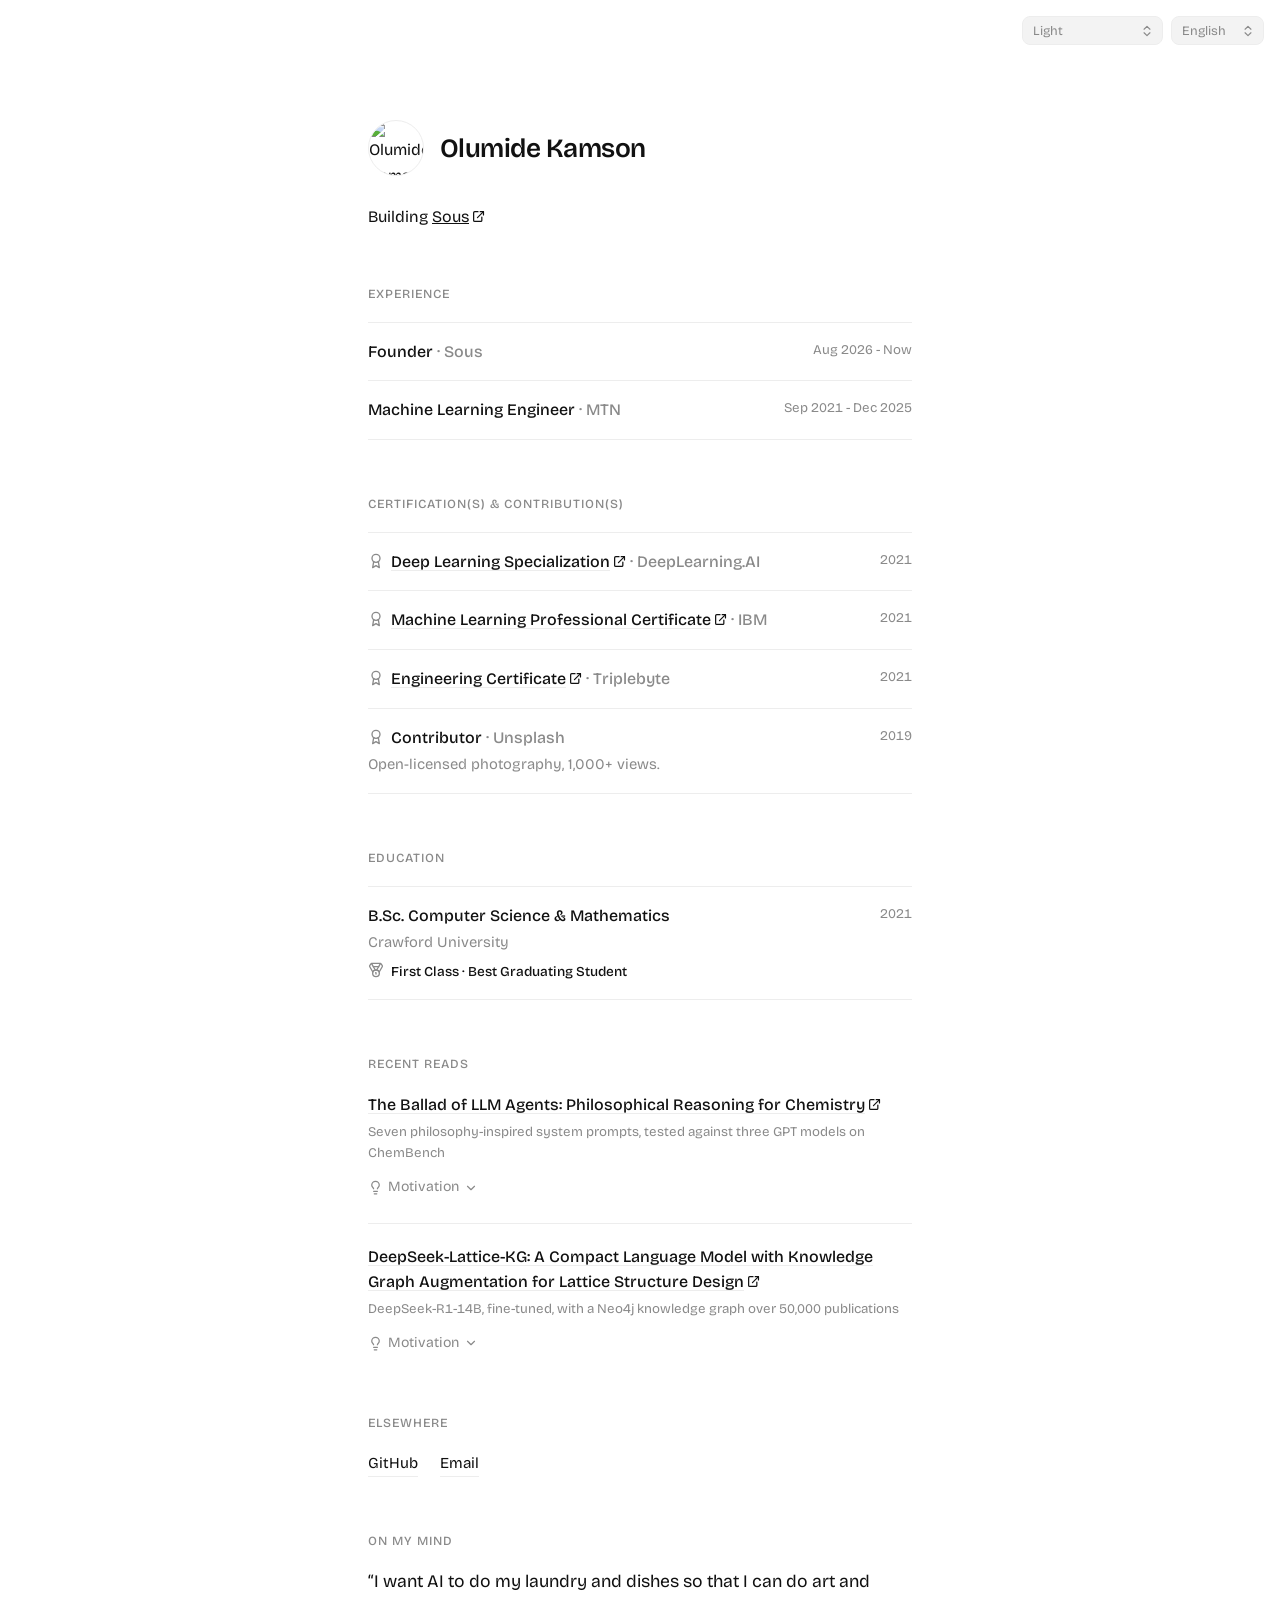
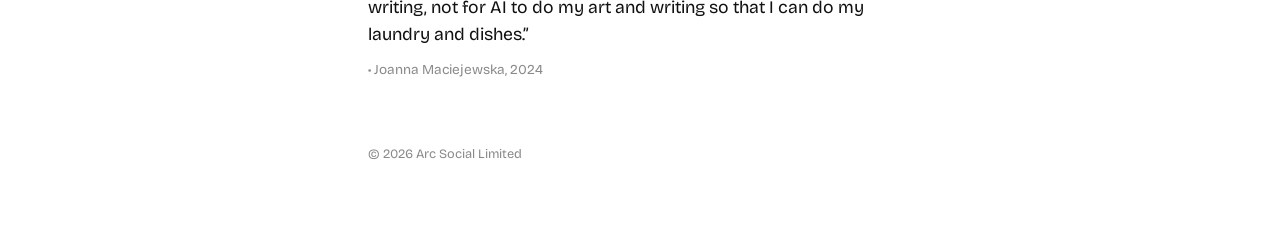
==== index.html @ a8410d43 "feat: hello_world 🚀" ====
<!doctype html>
<html lang="en">
    <head>
        <meta charset="UTF-8" />
        <meta name="viewport" content="width=device-width, initial-scale=1.0" />
        <title>Olumide Kamson - Founder, Sous</title>
        <meta
            name="description"
            content="Olumide Kamson - Founder of Sous. Machine Learning engineer, First Class CS (Best Graduating Student)."
        />
        <meta property="og:title" content="Olumide Kamson - Founder, Sous" />
        <meta
            property="og:description"
            content="Founder of Sous. Software engineer, First Class CS, Best Graduating Student."
        />
        <meta property="og:type" content="profile" />

        <link
            rel="icon"
            type="image/svg+xml"
            href="https://api.dicebear.com/9.x/thumbs/svg?seed=Olumide%20Kamson"
        />

        <link rel="preconnect" href="https://fonts.googleapis.com" />
        <link rel="preconnect" href="https://fonts.gstatic.com" crossorigin />
        <link
            href="https://fonts.googleapis.com/css2?family=Bricolage+Grotesque:opsz,wght@12..96,300;12..96,400;12..96,500;12..96,600;12..96,700&display=swap"
            rel="stylesheet"
        />

        <link rel="stylesheet" href="styles.css" />

        <!-- Inline and before the stylesheet's first paint, deliberately.
             app.js is deferred, so setting the theme there would render one
             frame of the wrong palette on every load. Reads the same key
             app.js writes; falls through to prefers-color-scheme when nothing
             has been chosen yet. -->
        <script>
            (function () {
                try {
                    var p = JSON.parse(
                        localStorage.getItem("ok.prefs") || "{}",
                    );
                    if (
                        ["light", "dark", "paper", "midnight-canvas"].indexOf(
                            p.theme,
                        ) > -1
                    ) {
                        document.documentElement.dataset.theme = p.theme;
                    }
                } catch (e) {
                    /* first visit, private mode, or a wiped store */
                }
            })();
        </script>

        <script src="app.js" defer></script>
    </head>
    <body>
        <!-- Drifting pixels, behind everything, midnight canvas only. Painted
             by initPixels in app.js and only while that theme is chosen. -->
        <canvas id="px" aria-hidden="true"></canvas>

        <div class="controls" role="group" aria-label="Display settings">
            <div class="select">
                <select id="themeSel" aria-label="Theme"></select>
                <svg
                    class="chevrons"
                    aria-hidden="true"
                    focusable="false"
                    viewBox="0 0 24 24"
                    fill="none"
                    stroke="currentColor"
                    stroke-width="2"
                    stroke-linecap="round"
                    stroke-linejoin="round"
                >
                    <path d="m7 15 5 5 5-5" />
                    <path d="m7 9 5-5 5 5" />
                </svg>
            </div>
            <div class="select">
                <select id="langSel" aria-label="Language"></select>
                <svg
                    class="chevrons"
                    aria-hidden="true"
                    focusable="false"
                    viewBox="0 0 24 24"
                    fill="none"
                    stroke="currentColor"
                    stroke-width="2"
                    stroke-linecap="round"
                    stroke-linejoin="round"
                >
                    <path d="m7 15 5 5 5-5" />
                    <path d="m7 9 5-5 5 5" />
                </svg>
            </div>
        </div>

        <div class="wrap">
            <header>
                <div class="id">
                    <img
                        class="avatar"
                        src="https://api.dicebear.com/9.x/thumbs/svg?seed=Olumide%20Kamson"
                        alt="Olumide Kamson"
                    />
                    <div>
                        <h1>Olumide Kamson</h1>
                    </div>
                </div>
                <div class="intro">
                    <p data-i18n="intro">
                        Building
                        <a
                            href="https://sous.software"
                            target="_blank"
                            rel="noopener"
                            >Sous</a
                        >
                    </p>
                </div>
            </header>

            <section id="experience">
                <h2 data-i18n="exp">Experience</h2>

                <div class="item">
                    <div class="body">
                        <div class="pos">
                            <span data-i18n="founder">Founder</span>
                            <span class="co">· Sous</span>
                        </div>
                    </div>
                    <div class="when" data-i18n="exp1_when">Aug 2026 - Now</div>
                </div>

                <div class="item">
                    <div class="body">
                        <div class="pos">
                            <span data-i18n="mle"
                                ><span class="mle-full"
                                    >Machine Learning Engineer</span
                                ><span class="mle-abbr">ML Engineer</span></span
                            >
                            <span class="co">· MTN</span>
                        </div>
                    </div>
                    <div class="when" data-i18n="exp2_when">
                        Sep 2021 - Dec 2025
                    </div>
                </div>
            </section>

            <section id="certifications">
                <h2 data-i18n="certs">
                    Certification(s) &amp; Contribution(s)
                </h2>
                <div class="item">
                    <div class="body">
                        <div class="pos">
                            <svg
                                class="icon"
                                aria-hidden="true"
                                focusable="false"
                                viewBox="0 0 24 24"
                                fill="none"
                                stroke="currentColor"
                                stroke-width="2"
                                stroke-linecap="round"
                                stroke-linejoin="round"
                            >
                                <circle cx="12" cy="8" r="6" />
                                <path
                                    d="M15.477 12.89 17 22l-5-3-5 3 1.523-9.11"
                                /></svg
                            ><a
                                class="cert-link"
                                href="https://coursera.org/account/accomplishments/specialization/certificate/HRHFN6EBLHZQ"
                                target="_blank"
                                rel="noopener noreferrer"
                                aria-label="Deep Learning Specialization, opens in a new tab"
                                >Deep Learning Specialization<svg
                                    class="link-icon"
                                    aria-hidden="true"
                                    focusable="false"
                                    viewBox="0 0 24 24"
                                    fill="none"
                                    stroke="currentColor"
                                    stroke-linecap="round"
                                    stroke-linejoin="round"
                                >
                                    <path d="M15 3h6v6" />
                                    <path d="M10 14 21 3" />
                                    <path
                                        d="M18 13v6a2 2 0 0 1-2 2H5a2 2 0 0 1-2-2V5a2 2 0 0 1 2-2h6"
                                    /></svg
                            ></a>
                            <span class="co">· DeepLearning.AI</span>
                        </div>
                    </div>
                    <div class="when">2021</div>
                </div>
                <div class="item">
                    <div class="body">
                        <div class="pos">
                            <svg
                                class="icon"
                                aria-hidden="true"
                                focusable="false"
                                viewBox="0 0 24 24"
                                fill="none"
                                stroke="currentColor"
                                stroke-width="2"
                                stroke-linecap="round"
                                stroke-linejoin="round"
                            >
                                <circle cx="12" cy="8" r="6" />
                                <path
                                    d="M15.477 12.89 17 22l-5-3-5 3 1.523-9.11"
                                /></svg
                            ><a
                                class="cert-link"
                                href="https://credly.com/badges/d3535cc4-276f-4806-8249-a1aab8062e29"
                                target="_blank"
                                rel="noopener noreferrer"
                                aria-label="Machine Learning Professional Certificate, opens in a new tab"
                                >Machine Learning Professional Certificate<svg
                                    class="link-icon"
                                    aria-hidden="true"
                                    focusable="false"
                                    viewBox="0 0 24 24"
                                    fill="none"
                                    stroke="currentColor"
                                    stroke-linecap="round"
                                    stroke-linejoin="round"
                                >
                                    <path d="M15 3h6v6" />
                                    <path d="M10 14 21 3" />
                                    <path
                                        d="M18 13v6a2 2 0 0 1-2 2H5a2 2 0 0 1-2-2V5a2 2 0 0 1 2-2h6"
                                    /></svg
                            ></a>
                            <span class="co">· IBM</span>
                        </div>
                    </div>
                    <div class="when">2021</div>
                </div>
                <div class="item">
                    <div class="body">
                        <div class="pos">
                            <svg
                                class="icon"
                                aria-hidden="true"
                                focusable="false"
                                viewBox="0 0 24 24"
                                fill="none"
                                stroke="currentColor"
                                stroke-width="2"
                                stroke-linecap="round"
                                stroke-linejoin="round"
                            >
                                <circle cx="12" cy="8" r="6" />
                                <path
                                    d="M15.477 12.89 17 22l-5-3-5 3 1.523-9.11"
                                /></svg
                            ><a
                                class="cert-link"
                                href="https://triplebyte.com/tb/zyro-olumide-kamson-3md1yxk/certificate"
                                target="_blank"
                                rel="noopener noreferrer"
                                aria-label="Engineering Certificate, opens in a new tab"
                                >Engineering Certificate<svg
                                    class="link-icon"
                                    aria-hidden="true"
                                    focusable="false"
                                    viewBox="0 0 24 24"
                                    fill="none"
                                    stroke="currentColor"
                                    stroke-linecap="round"
                                    stroke-linejoin="round"
                                >
                                    <path d="M15 3h6v6" />
                                    <path d="M10 14 21 3" />
                                    <path
                                        d="M18 13v6a2 2 0 0 1-2 2H5a2 2 0 0 1-2-2V5a2 2 0 0 1 2-2h6"
                                    /></svg
                            ></a>
                            <span class="co">· Triplebyte</span>
                        </div>
                    </div>
                    <div class="when">2021</div>
                </div>
                <div class="item">
                    <div class="body">
                        <div class="pos">
                            <svg
                                class="icon"
                                aria-hidden="true"
                                focusable="false"
                                viewBox="0 0 24 24"
                                fill="none"
                                stroke="currentColor"
                                stroke-width="2"
                                stroke-linecap="round"
                                stroke-linejoin="round"
                            >
                                <circle cx="12" cy="8" r="6" />
                                <path
                                    d="M15.477 12.89 17 22l-5-3-5 3 1.523-9.11"
                                /></svg
                            ><span data-i18n="cert_contributor"
                                >Contributor</span
                            >
                            <span class="co">· Unsplash</span>
                        </div>
                        <div class="note" data-i18n="cert_unsplash_note">
                            Open-licensed photography, 1,000+ views.
                        </div>
                    </div>
                    <div class="when">2019</div>
                </div>
            </section>

            <section id="education">
                <h2 data-i18n="education">Education</h2>
                <div class="item">
                    <div class="body">
                        <div class="pos" data-i18n="edu_degree">
                            B.Sc. Computer Science &amp; Mathematics
                        </div>
                        <div class="note">Crawford University</div>
                        <span class="badge"
                            ><svg
                                class="icon"
                                aria-hidden="true"
                                focusable="false"
                                viewBox="0 0 24 24"
                                fill="none"
                                stroke="currentColor"
                                stroke-width="2"
                                stroke-linecap="round"
                                stroke-linejoin="round"
                            >
                                <path
                                    d="M7.21 15 2.66 7.14a2 2 0 0 1 .13-2.2L4.4 2.8A2 2 0 0 1 6 2h12a2 2 0 0 1 1.6.8l1.6 2.14a2 2 0 0 1 .14 2.2L16.79 15"
                                />
                                <path d="M11 12 5.12 2.2" />
                                <path d="m13 12 5.88-9.8" />
                                <path d="M8 7h8" />
                                <circle cx="12" cy="17" r="5" />
                                <path d="M12 18v-2h-.5" /></svg
                            ><span data-i18n="edu_badge"
                                >First Class · Best Graduating Student</span
                            ></span
                        >
                    </div>
                    <div class="when">2021</div>
                </div>
            </section>

            <section id="reading">
                <h2 data-i18n="reading">Recent reads</h2>
                <!-- Rendered from PAPERS in app.js. Stacked: a second paper is a
                     second entry, not a second turn of a carousel. -->
                <div id="paper"></div>
            </section>

            <section id="elsewhere">
                <h2 data-i18n="elsewhere">Elsewhere</h2>
                <div class="links">
                    <a
                        href="https://github.com/ZyroGatsby"
                        target="_blank"
                        rel="noopener"
                        >GitHub</a
                    >
                    <a
                        href="mailto:zyro.kamson@gmail.com"
                        data-i18n="link_email"
                        >Email</a
                    >
                </div>
            </section>

            <section id="onmymind">
                <h2 data-i18n="onmymind">On my mind</h2>
                <blockquote id="quote"></blockquote>
            </section>

            <footer>© <span id="year"></span> Arc Social Limited</footer>
        </div>
    </body>
</html>
---- styles.css ----
/* ---- themes ----
 * Four, chosen from the control top-right and remembered. data-theme is written
 * onto <html> by an inline script in <head> before first paint, so switching
 * never flashes the previous theme.
 *
 * The prefers-color-scheme block below is the no-JS and first-visit path only:
 * it is scoped to :root:not([data-theme]) so that an explicit choice always
 * wins over the system's. --sel-* and --occ are theme-level because a fixed
 * yellow highlighter is wrong on three of these four. */
:root,
:root[data-theme="light"] {
    color-scheme: light;
    --bg: #ffffff;
    --fg: #111111;
    --muted: #8a8a8a;
    --line: #ededed;
    --tile: #f3f3f3;
    /* --edge is the gradient border used by the panel and the skill pills. */
    --edge: linear-gradient(140deg, #dcdcdc, #f2f2f2 45%, #d4d4d4);
    --sel-bg: #ffe600;
    --sel-fg: #111111;
    --occ: rgba(255, 200, 0, 0.32);
    /* Titles. The same as the body everywhere the palette has only two useful
       weights of ink; midnight canvas has three and uses them. */
    --strong: var(--fg);
}

@media (prefers-color-scheme: dark) {
    :root:not([data-theme]) {
        color-scheme: dark;
        --bg: #0b0b0b;
        --fg: #ededed;
        --muted: #7c7c7c;
        --line: #1f1f1f;
        --tile: #171717;
        --edge: linear-gradient(140deg, #303030, #141414 45%, #2a2a2a);
        --sel-bg: #ffe600;
        --sel-fg: #111111;
        --occ: rgba(255, 200, 0, 0.32);
    }
}

:root[data-theme="dark"] {
    color-scheme: dark;
    --bg: #0b0b0b;
    --fg: #ededed;
    --muted: #7c7c7c;
    --line: #1f1f1f;
    --tile: #171717;
    --edge: linear-gradient(140deg, #303030, #141414 45%, #2a2a2a);
    --sel-bg: #ffe600;
    --sel-fg: #111111;
    --occ: rgba(255, 200, 0, 0.32);
}

/* Warm stock, ink, and a highlighter that looks like it dried. */
:root[data-theme="paper"] {
    color-scheme: light;
    --bg: #f4efe6;
    --fg: #2b2620;
    --muted: #8c8175;
    --line: #e2d9ca;
    --tile: #eae3d6;
    --edge: linear-gradient(140deg, #ded3c0, #f0ebe1 45%, #d6cab4);
    --sel-bg: #e0cd9c;
    --sel-fg: #2b2620;
    --occ: rgba(196, 168, 106, 0.34);
}

/* Sous's own palette, down to the token names it uses on sous.software:
   midnight canvas, moon mist, fog veil, glass edge. No chromatic accent, so
   the selection is a wash of the same ice rather than a colour of its own. */
:root[data-theme="midnight-canvas"] {
    color-scheme: dark;
    --bg: #05060f;
    --fg: #c7d3ea;
    --muted: #9da7ba;
    --line: rgba(186, 215, 247, 0.12);
    --tile: rgba(186, 214, 247, 0.06);
    --edge: linear-gradient(
        140deg,
        rgba(186, 215, 247, 0.2),
        rgba(5, 6, 15, 0.5) 45%,
        rgba(186, 215, 247, 0.12)
    );
    --sel-bg: rgba(186, 215, 247, 0.22);
    --sel-fg: #d8ecf8;
    --occ: rgba(186, 215, 247, 0.16);
    /* Sous's three levels of ink: ice for titles, moon mist for prose, fog veil
       for everything secondary. On this palette a title set in the body colour
       is indistinguishable from the paragraph under it. */
    --strong: #d8ecf8;
}

/* Theme changes are a deliberate act, so they fade rather than cut. Scoped to
   the properties that actually change; a blanket transition would catch the
   quote rotation and the link hovers too. */
body,
.item,
.controls select,
.links a {
    transition:
        background-color 0.25s ease,
        color 0.25s ease,
        border-color 0.25s ease;
}

* {
    margin: 0;
    padding: 0;
    box-sizing: border-box;
}
html {
    -webkit-font-smoothing: antialiased;
    scroll-behavior: smooth;
    scrollbar-width: none;
    -ms-overflow-style: none;
}
html::-webkit-scrollbar {
    width: 0;
    height: 0;
    display: none;
}

body {
    background: var(--bg);
    color: var(--fg);
    font-family:
        "Bricolage Grotesque",
        -apple-system,
        BlinkMacSystemFont,
        system-ui,
        sans-serif;
    line-height: 1.6;
    font-size: 16px;
    font-weight: 400;
}

/* ---- highlight / selection ---- */
::selection {
    background: var(--sel-bg);
    color: var(--sel-fg);
}
::-moz-selection {
    background: var(--sel-bg);
    color: var(--sel-fg);
}

.wrap {
    max-width: 600px;
    margin: 0 auto;
    padding: 120px 28px 80px;
}

.id {
    display: flex;
    align-items: center;
    gap: 16px;
}
.avatar {
    width: 56px;
    height: 56px;
    border-radius: 50%;
    flex-shrink: 0;
    border: 1px solid var(--line);
}
h1 {
    color: var(--strong);
    font-size: 1.65rem;
    font-weight: 600;
    letter-spacing: -0.02em;
}
.role {
    color: var(--muted);
    margin-top: 2px;
    font-size: 1rem;
}

.icon {
    width: 16px;
    height: 16px;
    flex-shrink: 0;
    color: var(--muted);
    vertical-align: -2px;
    margin-right: 7px;
}

blockquote {
    margin: 0;
    font-size: 1.1rem;
    line-height: 1.5;
    font-weight: 400;
    max-width: 50ch;
}
blockquote cite {
    display: block;
    margin-top: 12px;
    font-size: 0.85rem;
    font-style: normal;
    color: var(--muted);
}

/* ---- "On my mind" auto-rotation ---- */
#quote {
    transition:
        opacity 0.4s ease,
        transform 0.4s ease;
}
@keyframes quoteIn {
    from {
        opacity: 0;
        transform: translateX(20px);
    }
    to {
        opacity: 1;
        transform: translateX(0);
    }
}
#quote.animate {
    animation: quoteIn 0.5s ease both;
}

.intro {
    margin-top: 28px;
    max-width: 54ch;
}
.intro p + p {
    margin-top: 12px;
}

a {
    color: inherit;
}

section {
    margin-top: 54px;
}

h2 {
    font-size: 0.78rem;
    font-weight: 500;
    letter-spacing: 0.08em;
    text-transform: uppercase;
    color: var(--muted);
    margin-bottom: 18px;
}

.item {
    display: flex;
    align-items: flex-start;
    gap: 16px;
    padding: 16px 0;
    border-top: 1px solid var(--line);
}
.item:last-child {
    border-bottom: 1px solid var(--line);
}

.logo {
    width: 38px;
    height: 38px;
    border-radius: 9px;
    object-fit: cover;
    flex-shrink: 0;
    background: var(--tile);
    border: 1px solid var(--line);
}

.body {
    flex: 1;
    min-width: 0;
}
.item .pos {
    color: var(--strong);
    font-weight: 500;
}
/* Abbreviate the ML Engineer title on narrow screens so it never wraps. */
.mle-abbr {
    display: none;
}
@media (max-width: 480px) {
    .mle-full {
        display: none;
    }
    .mle-abbr {
        display: inline;
    }
}
.item .co {
    color: var(--muted);
}
.item .note {
    color: var(--muted);
    font-size: 0.92rem;
    margin-top: 3px;
}
.item .when {
    cursor: none;
    user-select: none;
    -webkit-user-select: none;
    color: var(--muted);
    font-size: 0.83rem;
    white-space: nowrap;
    font-variant-numeric: tabular-nums;
    padding-top: 1px;
}

.badge {
    color: var(--strong);
    display: inline-block;
    margin-top: 6px;
    font-size: 0.85rem;
    font-weight: 500;
}

.links {
    display: flex;
    flex-wrap: wrap;
    gap: 8px 22px;
}
.links a {
    text-decoration: none;
    font-size: 0.95rem;
    border-bottom: 1px solid var(--line);
    padding-bottom: 1px;
    transition: border-color 0.15s ease;
}
.links a:hover {
    border-color: var(--fg);
}
footer {
    margin-top: 64px;
    color: var(--muted);
    font-size: 0.8rem;
}

/* ---- controls (mode + language) ---- */
.controls {
    position: fixed;
    top: 16px;
    right: 16px;
    display: flex;
    gap: 8px;
    z-index: 10;
}
.select {
    position: relative;
    display: inline-flex;
}
.controls select {
    font-family: inherit;
    font-size: 0.8rem;
    color: var(--muted);
    background: var(--tile);
    border: 1px solid var(--line);
    border-radius: 8px;
    padding: 6px 30px 6px 10px;
    cursor: pointer;
    -webkit-appearance: none;
    -moz-appearance: none;
    appearance: none;
    transition:
        border-color 0.15s ease,
        color 0.15s ease;
}
.controls select:hover {
    color: var(--fg);
    border-color: var(--fg);
}
.controls select:hover + .chevrons {
    color: var(--fg);
}
.controls select:focus-visible {
    color: var(--fg);
    border-color: var(--fg);
    outline: 2px solid var(--fg);
    outline-offset: 2px;
}
.chevrons {
    position: absolute;
    right: 9px;
    top: 50%;
    transform: translateY(-50%);
    width: 14px;
    height: 14px;
    color: var(--muted);
    pointer-events: none;
}
.intro a {
    white-space: nowrap;
}
.link-icon {
    width: 0.82em;
    height: 0.82em;
    vertical-align: -0.06em;
    margin-left: 3px;
    stroke-width: 2.25;
}

/* ---- certification links ---- */
.cert-link {
    text-decoration: underline;
    text-decoration-color: var(--line);
    text-underline-offset: 3px;
    transition: text-decoration-color 0.15s ease;
}
.cert-link:hover,
.cert-link:focus-visible {
    text-decoration-color: var(--fg);
}

/* ---- respect reduced motion ---- */
@media (prefers-reduced-motion: reduce) {
    html {
        scroll-behavior: auto;
    }
    *,
    #quote,
    #quote.animate {
        animation: none !important;
        transition: none !important;
    }
}

/* ---- 404 ---- */
.notfound {
    display: flex;
    flex-direction: column;
    align-items: flex-start;
    min-height: 100vh;
    justify-content: center;
    padding-top: 60px;
}
.nf-code {
    font-size: 0.78rem;
    font-weight: 500;
    letter-spacing: 0.08em;
    color: var(--muted);
    font-variant-numeric: tabular-nums;
}
.nf-title {
    margin-top: 10px;
    font-size: 1.65rem;
    font-weight: 600;
    letter-spacing: -0.02em;
}
.nf-body {
    margin-top: 12px;
    max-width: 46ch;
    color: var(--muted);
    line-height: 1.6;
}
.nf-links {
    display: flex;
    flex-wrap: wrap;
    gap: 8px 22px;
    margin-top: 26px;
}
.nf-links a {
    text-decoration: none;
    font-size: 0.95rem;
    border-bottom: 1px solid var(--line);
    padding-bottom: 1px;
    transition: border-color 0.15s ease;
}
.nf-links a:hover {
    border-color: var(--fg);
}
.notfound footer {
    margin-top: 48px;
}

/* Every other occurrence of the selected word, lit up in place. */
::highlight(occurrence) {
    background-color: var(--occ);
    color: var(--fg);
}

/* ---- recent reads ---- */
/* Title, one line of what the thing is, and the reason behind a disclosure.
   The reason is the interesting part and it is also four sentences long, so it
   does not get to sit in the page uninvited. */
.paper-title {
    color: var(--strong);
    font-weight: 500;
    max-width: 54ch;
}
.paper-meta {
    color: var(--muted);
    font-size: 0.83rem;
    margin-top: 4px;
    font-variant-numeric: tabular-nums;
}

.paper-more {
    margin-top: 12px;
}
.paper-more summary {
    display: inline-flex;
    align-items: center;
    gap: 5px;
    width: max-content;
    color: var(--muted);
    font-size: 0.88rem;
    cursor: pointer;
    list-style: none;
    transition: color 0.15s ease;
}
/* Both spellings: Safari still wants the -webkit- pseudo-element. */
.paper-more summary::-webkit-details-marker {
    display: none;
}
.paper-more summary::marker {
    content: "";
}
.paper-more summary:hover,
.paper-more[open] summary {
    color: var(--fg);
}
.paper-bulb {
    width: 15px;
    height: 15px;
    flex-shrink: 0;
}
.paper-chev {
    width: 14px;
    height: 14px;
    transition: transform 0.2s ease;
}
.paper-more[open] .paper-chev {
    transform: rotate(180deg);
}
.paper-more summary:focus-visible {
    outline: 2px solid var(--fg);
    outline-offset: 3px;
    border-radius: 4px;
}

.paper-why {
    margin-top: 10px;
    max-width: 58ch;
    font-size: 0.95rem;
}
/* The numbers are the reason the paper is here, so they get to be the one
   tabular, monospaced-feeling thing on the page. */
.paper-nums {
    display: flex;
    flex-wrap: wrap;
    gap: 8px 20px;
    margin-top: 12px;
    font-variant-numeric: tabular-nums;
    font-size: 0.86rem;
    color: var(--muted);
}
.paper-nums b {
    color: var(--strong);
    font-weight: 500;
}

/* Entries in the stack, separated by the same hairline the dated rows use. */
.paper + .paper {
    margin-top: 20px;
    padding-top: 20px;
    border-top: 1px solid var(--line);
}

/* ---- drifting pixels, midnight canvas only ---- */
/* The same texture the product's own site carries, and the reason this theme
   exists. Hidden outside it: on paper or light stock a field of glowing dots is
   decoration borrowed from a different design. */
#px {
    position: fixed;
    inset: 0;
    z-index: -1;
    display: none;
    pointer-events: none;
}
:root[data-theme="midnight-canvas"] #px {
    display: block;
}
@media (prefers-reduced-motion: reduce) {
    #px {
        display: none !important;
    }
}
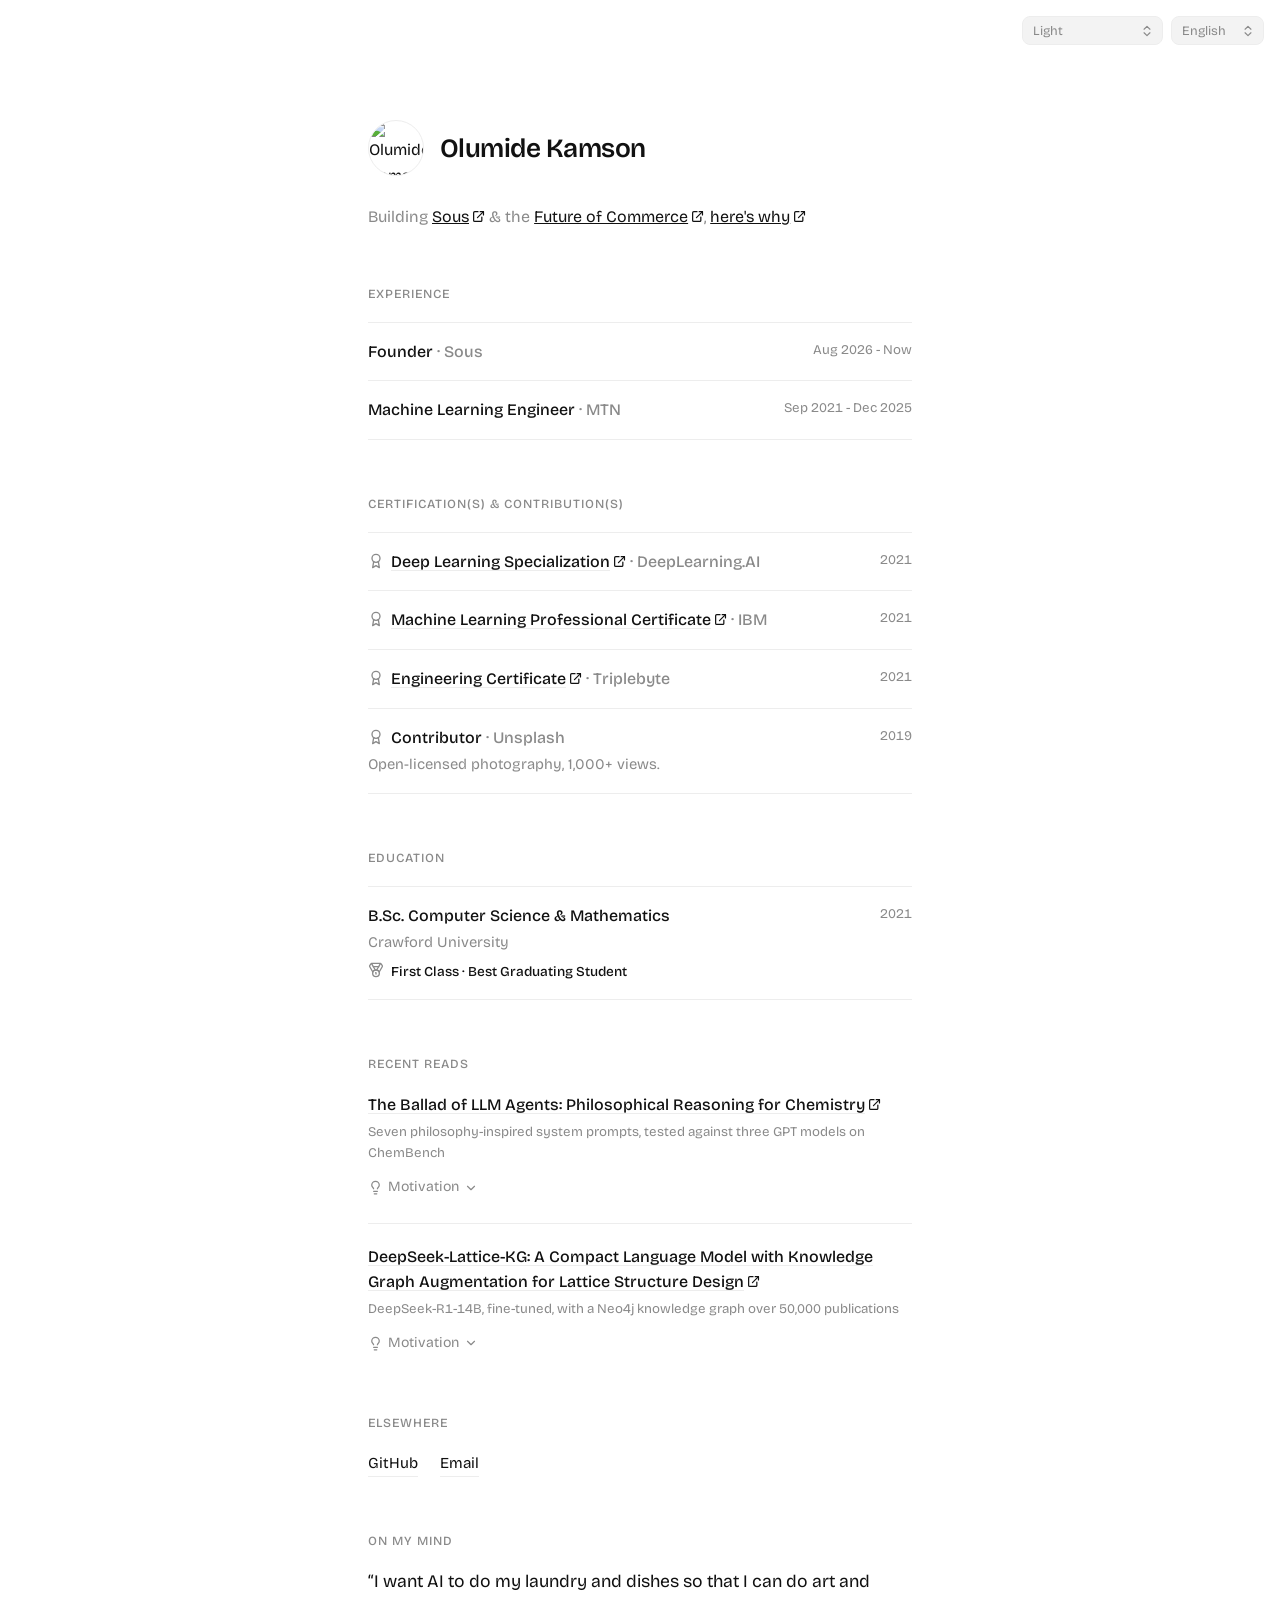
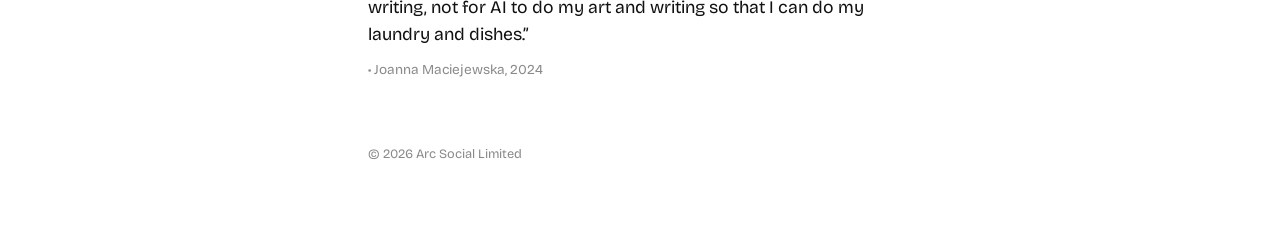
==== commit 7bb4eeb3: "feat: add commerce links and local favicon ✨" ====
--- a/index.html
+++ b/index.html
@@ -15,11 +15,13 @@
         />
         <meta property="og:type" content="profile" />
 
-        <link
-            rel="icon"
-            type="image/svg+xml"
-            href="https://api.dicebear.com/9.x/thumbs/svg?seed=Olumide%20Kamson"
-        />
+        <!-- Safari desktop is aggressive about caching and is less reliable
+             with remote or SVG-only favicons. Keep a cache-busted local SVG,
+             PNG, and ICO set; the last two are the desktop fallbacks. -->
+        <link rel="icon" href="favicon.svg?v=4" type="image/svg+xml" sizes="any" />
+        <link rel="icon" href="favicon-32.png?v=4" type="image/png" sizes="32x32" />
+        <link rel="shortcut icon" href="favicon.ico?v=4" />
+        <link rel="apple-touch-icon" href="apple-touch-icon.png?v=4" />
 
         <link rel="preconnect" href="https://fonts.googleapis.com" />
         <link rel="preconnect" href="https://fonts.gstatic.com" crossorigin />
@@ -28,31 +30,11 @@
             rel="stylesheet"
         />
 
+        <!-- Runs before the stylesheet so a saved theme is present at first
+             paint. It is external because the site's CSP intentionally permits
+             only same-origin scripts, never inline JavaScript. -->
+        <script src="theme-bootstrap.js"></script>
         <link rel="stylesheet" href="styles.css" />
-
-        <!-- Inline and before the stylesheet's first paint, deliberately.
-             app.js is deferred, so setting the theme there would render one
-             frame of the wrong palette on every load. Reads the same key
-             app.js writes; falls through to prefers-color-scheme when nothing
-             has been chosen yet. -->
-        <script>
-            (function () {
-                try {
-                    var p = JSON.parse(
-                        localStorage.getItem("ok.prefs") || "{}",
-                    );
-                    if (
-                        ["light", "dark", "paper", "midnight-canvas"].indexOf(
-                            p.theme,
-                        ) > -1
-                    ) {
-                        document.documentElement.dataset.theme = p.theme;
-                    }
-                } catch (e) {
-                    /* first visit, private mode, or a wiped store */
-                }
-            })();
-        </script>
 
         <script src="app.js" defer></script>
     </head>
@@ -112,13 +94,26 @@
                 </div>
                 <div class="intro">
                     <p data-i18n="intro">
-                        Building
+                        <span class="intro-secondary">Building </span>
                         <a
                             href="https://sous.software"
                             target="_blank"
                             rel="noopener"
                             >Sous</a
                         >
+                        <span class="intro-secondary"> &amp; the </span>
+                        <a
+                            href="https://sous.social"
+                            target="_blank"
+                            rel="noopener"
+                            >Future of Commerce</a
+                        ><span class="intro-secondary">, </span>
+                        <a
+                            href="https://ai.sous.social"
+                            target="_blank"
+                            rel="noopener"
+                            >here's why</a
+                        >.
                     </p>
                 </div>
             </header>
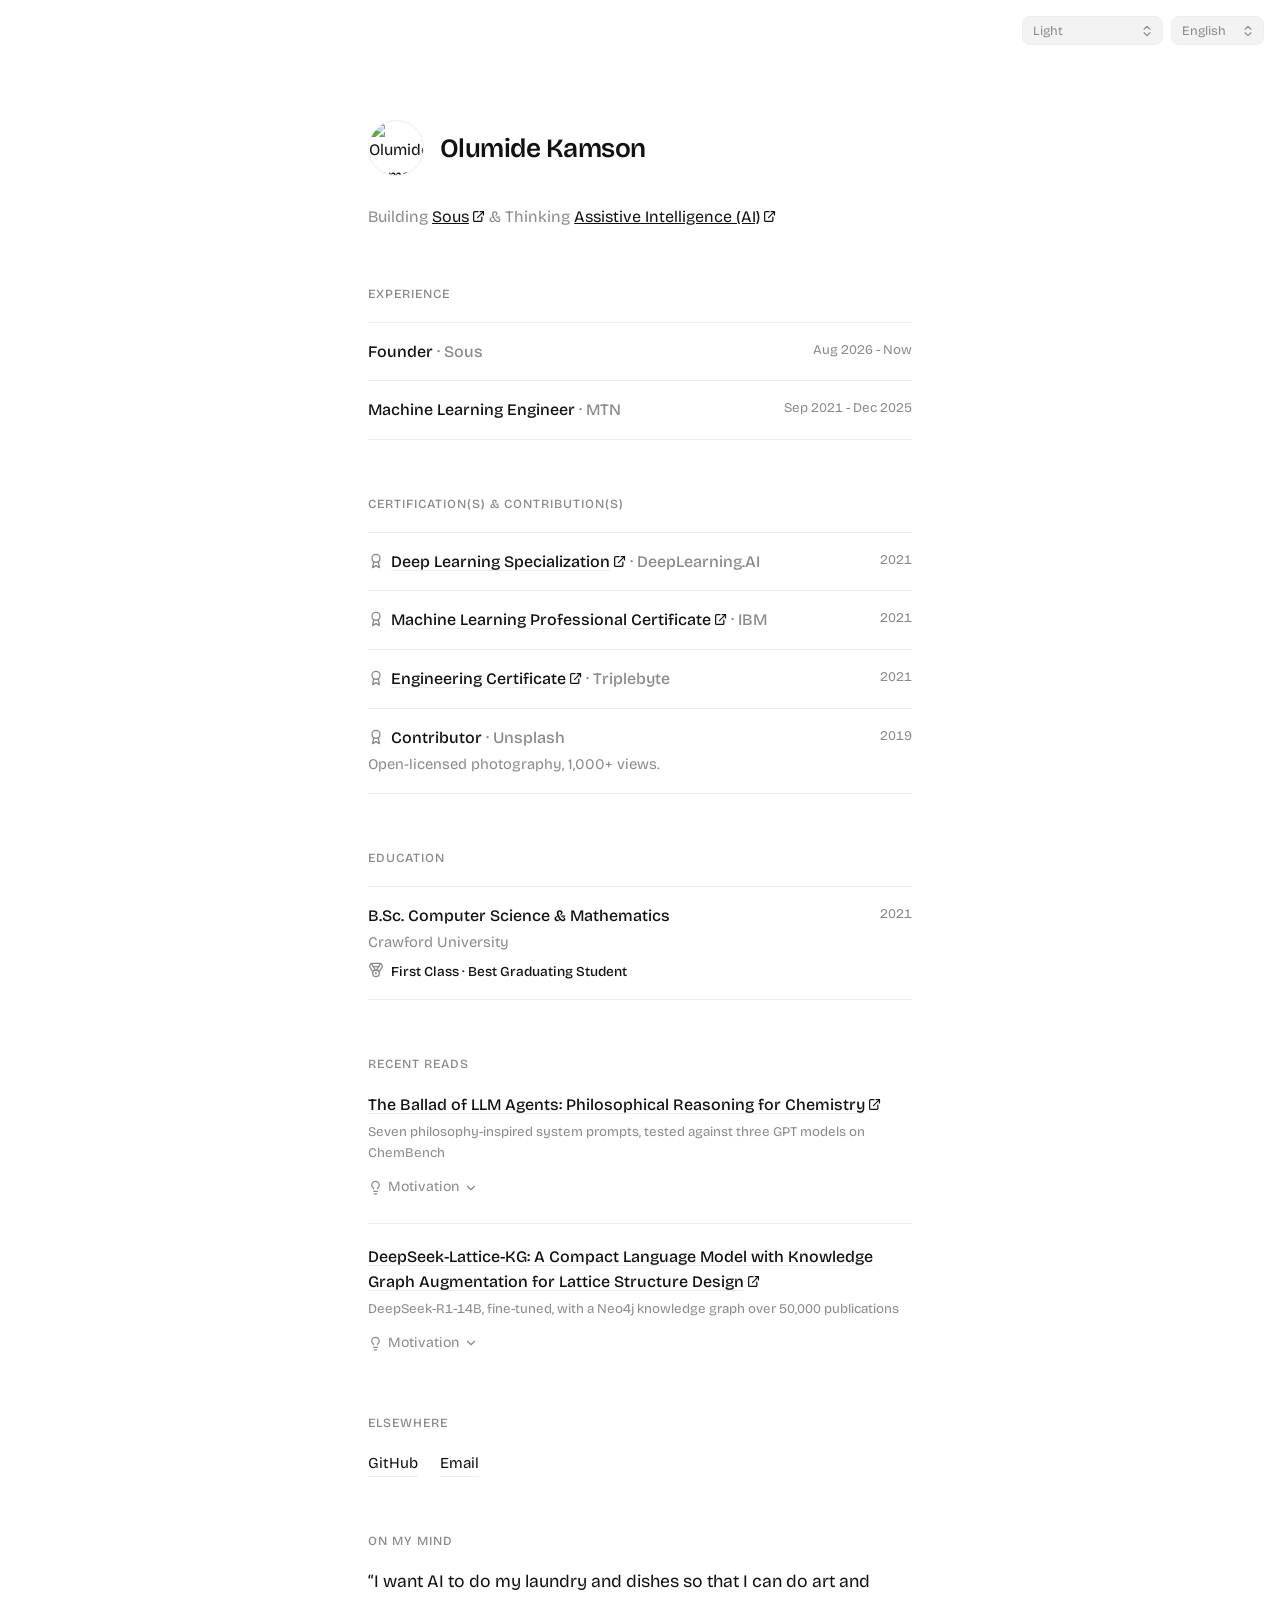
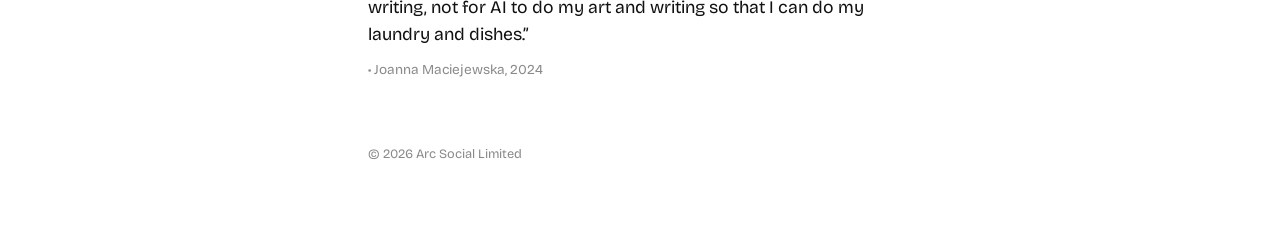
==== commit 17d44a76: "chore: update AI link label ♻️" ====
--- a/index.html
+++ b/index.html
@@ -33,10 +33,10 @@
         <!-- Runs before the stylesheet so a saved theme is present at first
              paint. It is external because the site's CSP intentionally permits
              only same-origin scripts, never inline JavaScript. -->
-        <script src="theme-bootstrap.js"></script>
-        <link rel="stylesheet" href="styles.css" />
-
-        <script src="app.js" defer></script>
+        <script src="theme-bootstrap.js?v=2"></script>
+        <link rel="stylesheet" href="styles.css?v=2" />
+
+        <script src="app.js?v=2" defer></script>
     </head>
     <body>
         <!-- Drifting pixels, behind everything, midnight canvas only. Painted
@@ -101,19 +101,13 @@
                             rel="noopener"
                             >Sous</a
                         >
-                        <span class="intro-secondary"> &amp; the </span>
-                        <a
-                            href="https://sous.social"
-                            target="_blank"
-                            rel="noopener"
-                            >Future of Commerce</a
-                        ><span class="intro-secondary">, </span>
+                        <span class="intro-secondary"> &amp; Thinking </span>
                         <a
                             href="https://ai.sous.social"
                             target="_blank"
                             rel="noopener"
-                            >here's why</a
-                        >.
+                            >Assistive Intelligence (AI)</a
+                        >
                     </p>
                 </div>
             </header>
